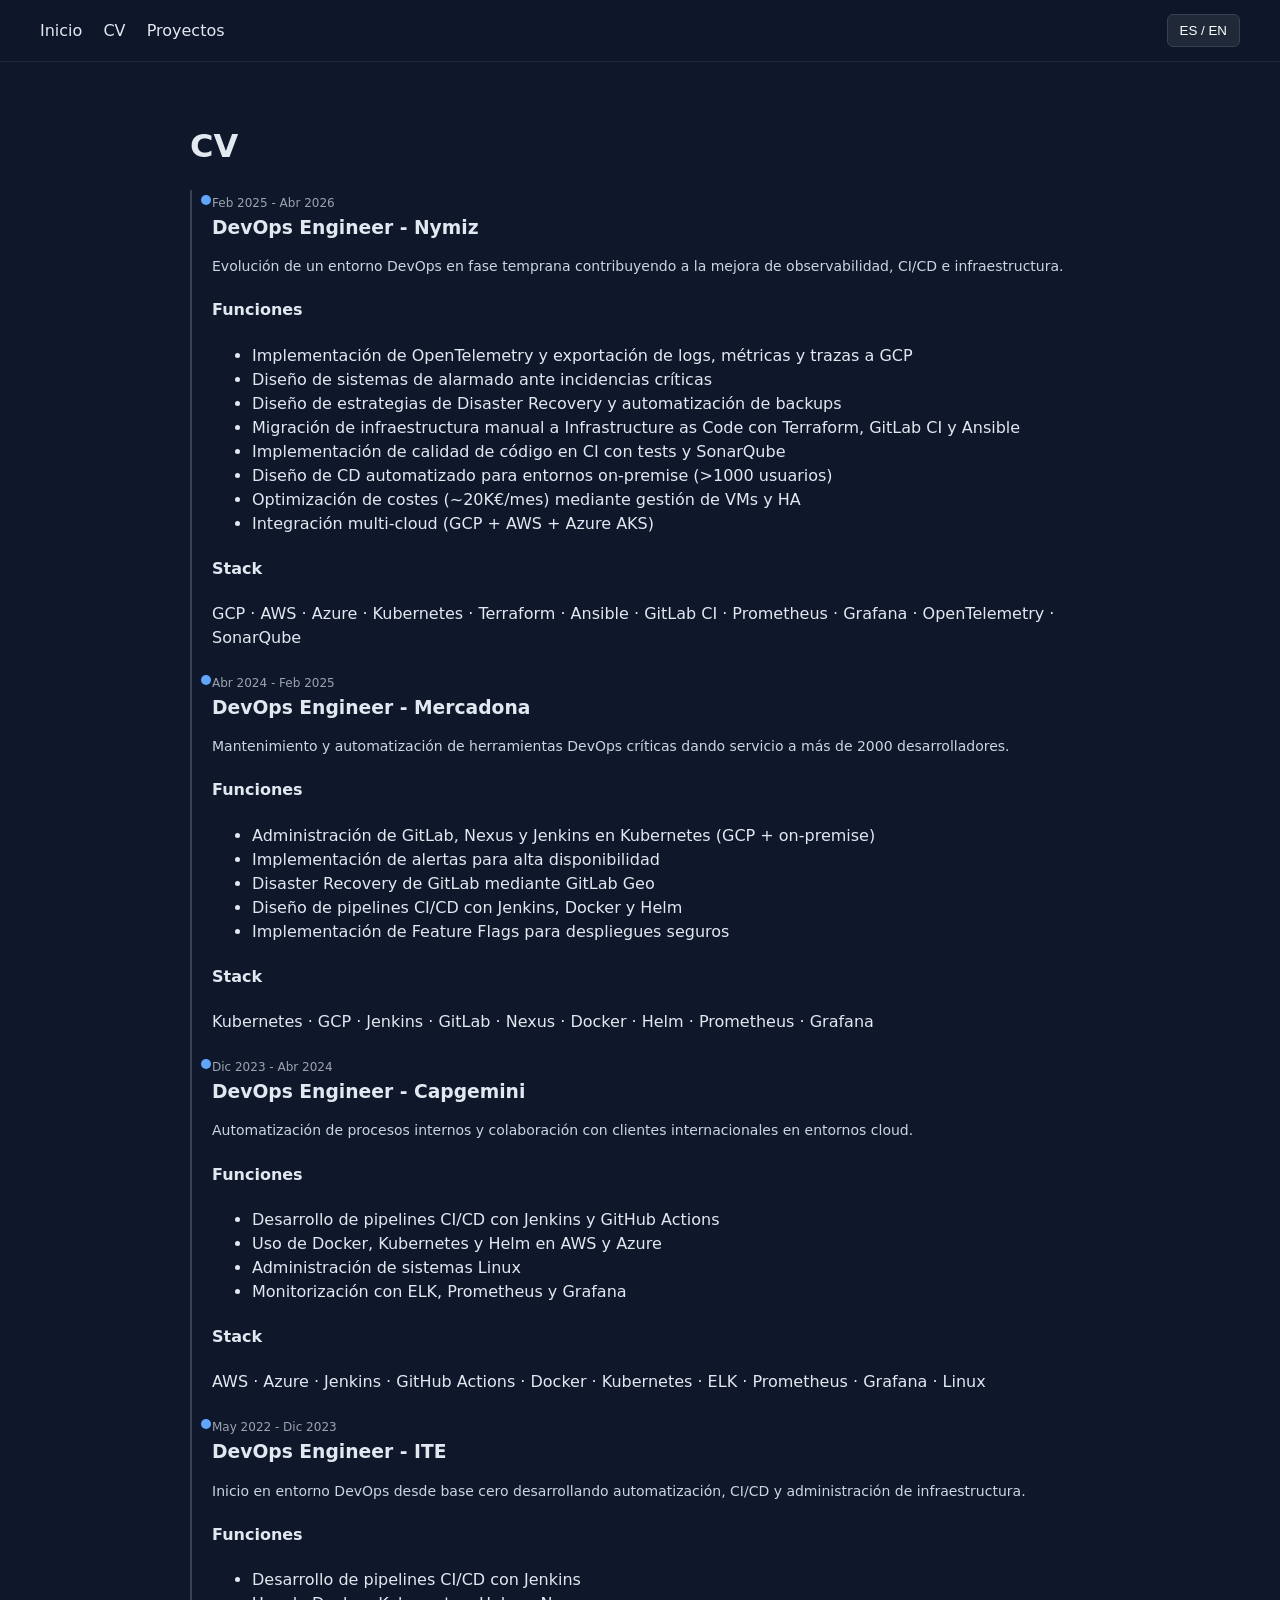
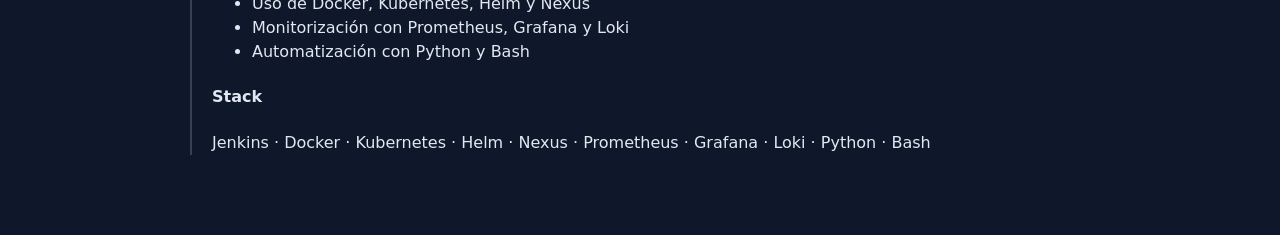
==== cv.html @ 13161161 "v1: Cambio de web completa hasta un stage cómodo" ====
<!DOCTYPE html>
<html lang="es">

<head>
    <meta charset="UTF-8">
    <meta name="viewport" content="width=device-width, initial-scale=1.0">
    <title>CV | Diego Cañas</title>
    <link rel="stylesheet" href="assets/css/style.css">
</head>

<body>

    <nav class="nav">
        <div class="nav-left">
            <a href="index.html" data-i18n="home">Inicio</a>
            <a href="cv.html" data-i18n="cv">CV</a>
            <a href="projects.html" data-i18n="projects">Proyectos</a>
        </div>

        <div class="nav-right">
            <button onclick="switchLang()" class="lang-btn">ES / EN</button>
        </div>
    </nav>

    <div class="container">

        <h1>CV</h1>

        <div class="timeline">

            <!-- NYMIZ -->
            <div class="item">

                <span class="date">Feb 2025 - Abr 2026</span>

                <h3>DevOps Engineer - Nymiz</h3>

                <p class="summary">
                    Evolución de un entorno DevOps en fase temprana contribuyendo a la mejora de observabilidad,
                    CI/CD e infraestructura.
                </p>

                <div class="section">
                    <h4>Funciones</h4>
                    <ul>
                        <li>Implementación de OpenTelemetry y exportación de logs, métricas y trazas a GCP</li>
                        <li>Diseño de sistemas de alarmado ante incidencias críticas</li>
                        <li>Diseño de estrategias de Disaster Recovery y automatización de backups</li>
                        <li>Migración de infraestructura manual a Infrastructure as Code con Terraform, GitLab CI y
                            Ansible</li>
                        <li>Implementación de calidad de código en CI con tests y SonarQube</li>
                        <li>Diseño de CD automatizado para entornos on-premise (>1000 usuarios)</li>
                        <li>Optimización de costes (~20K€/mes) mediante gestión de VMs y HA</li>
                        <li>Integración multi-cloud (GCP + AWS + Azure AKS)</li>
                    </ul>
                </div>

                <div class="stack">
                    <h4>Stack</h4>
                    <p>
                        GCP · AWS · Azure · Kubernetes · Terraform · Ansible · GitLab CI · Prometheus · Grafana ·
                        OpenTelemetry · SonarQube
                    </p>
                </div>

            </div>

            <!-- MERCADONA -->
            <div class="item">

                <span class="date">Abr 2024 - Feb 2025</span>

                <h3>DevOps Engineer - Mercadona</h3>

                <p class="summary">
                    Mantenimiento y automatización de herramientas DevOps críticas dando servicio a más de 2000
                    desarrolladores.
                </p>

                <div class="section">
                    <h4>Funciones</h4>
                    <ul>
                        <li>Administración de GitLab, Nexus y Jenkins en Kubernetes (GCP + on-premise)</li>
                        <li>Implementación de alertas para alta disponibilidad</li>
                        <li>Disaster Recovery de GitLab mediante GitLab Geo</li>
                        <li>Diseño de pipelines CI/CD con Jenkins, Docker y Helm</li>
                        <li>Implementación de Feature Flags para despliegues seguros</li>
                    </ul>
                </div>

                <div class="stack">
                    <h4>Stack</h4>
                    <p>Kubernetes · GCP · Jenkins · GitLab · Nexus · Docker · Helm · Prometheus · Grafana</p>
                </div>

            </div>

            <!-- CAPGEMINI -->
            <div class="item">

                <span class="date">Dic 2023 - Abr 2024</span>

                <h3>DevOps Engineer - Capgemini</h3>

                <p class="summary">
                    Automatización de procesos internos y colaboración con clientes internacionales en entornos cloud.
                </p>

                <div class="section">
                    <h4>Funciones</h4>
                    <ul>
                        <li>Desarrollo de pipelines CI/CD con Jenkins y GitHub Actions</li>
                        <li>Uso de Docker, Kubernetes y Helm en AWS y Azure</li>
                        <li>Administración de sistemas Linux</li>
                        <li>Monitorización con ELK, Prometheus y Grafana</li>
                    </ul>
                </div>

                <div class="stack">
                    <h4>Stack</h4>
                    <p>AWS · Azure · Jenkins · GitHub Actions · Docker · Kubernetes · ELK · Prometheus · Grafana · Linux
                    </p>
                </div>

            </div>

            <!-- ITE -->
            <div class="item">

                <span class="date">May 2022 - Dic 2023</span>

                <h3>DevOps Engineer - ITE</h3>

                <p class="summary">
                    Inicio en entorno DevOps desde base cero desarrollando automatización, CI/CD y administración de
                    infraestructura.
                </p>

                <div class="section">
                    <h4>Funciones</h4>
                    <ul>
                        <li>Desarrollo de pipelines CI/CD con Jenkins</li>
                        <li>Uso de Docker, Kubernetes, Helm y Nexus</li>
                        <li>Monitorización con Prometheus, Grafana y Loki</li>
                        <li>Automatización con Python y Bash</li>
                    </ul>
                </div>

                <div class="stack">
                    <h4>Stack</h4>
                    <p>Jenkins · Docker · Kubernetes · Helm · Nexus · Prometheus · Grafana · Loki · Python · Bash</p>
                </div>

            </div>

        </div>

    </div>

    <script src="assets/js/i18n.js"></script>

</body>

</html>
---- assets/css/style.css ----
body {
    margin: 0;
    font-family: system-ui, Arial;
    background: #0f172a;
    color: #e2e8f0;
    line-height: 1.5;
}

/* =========================
   NAVBAR
========================= */
.nav {
    position: sticky;
    top: 0;
    z-index: 1000;

    display: flex;
    justify-content: space-between;
    align-items: center;

    padding: 14px 40px;

    background: rgba(15, 23, 42, 0.75);
    backdrop-filter: blur(12px);

    border-bottom: 1px solid #1f2937;
}

.nav a {
    margin-right: 16px;
    text-decoration: none;
    color: #e2e8f0;
    font-weight: 500;
}

.nav a:hover {
    color: #60a5fa;
}

/* =========================
   LAYOUT
========================= */
.container {
    max-width: 900px;
    margin: auto;
    padding: 60px 20px;
}

/* =========================
   TYPOGRAPHY
========================= */
h1 {
    margin: 0 0 20px 0;
}

h3 {
    margin: 0 0 5px 0;
}

/* =========================
   HERO
========================= */
.hero {
    padding: 60px 0;
}

.subtitle {
    font-size: 20px;
    color: #94a3b8;
}

.description {
    margin-top: 10px;
    color: #cbd5e1;
}

/* CTA */
.cta {
    margin-top: 20px;
    display: flex;
    gap: 10px;
}

.cta a {
    padding: 10px 14px;
    background: #1f2937;
    border-radius: 8px;
    text-decoration: none;
    color: white;
}

.cta a:hover {
    background: #374151;
}

/* =========================
   GRID + CARDS
========================= */
.grid {
    display: grid;
    grid-template-columns: repeat(auto-fit, minmax(250px, 1fr));
    gap: 20px;
    margin-top: 20px;
}

.card {
    background: #111827;
    border: 1px solid #1f2937;
    padding: 20px;
    border-radius: 10px;
    transition: all 0.2s ease;
}

.card:hover {
    transform: translateY(-4px);
    border-color: #60a5fa;
}

.card a {
    color: #60a5fa;
}

/* =========================
   FILTERS
========================= */
.filters {
    margin: 20px 0;
    display: flex;
    gap: 10px;
}

.filters button {
    background: #1f2937;
    border: 1px solid #374151;
    color: white;
    padding: 6px 10px;
    cursor: pointer;
    border-radius: 6px;
}

.filters button:hover {
    background: #374151;
}

/* =========================
   TIMELINE BASE
========================= */
.timeline {
    margin-top: 20px;
    border-left: 2px solid #374151;
    padding-left: 20px;
}

.item {
    margin-bottom: 20px;
    position: relative;
}

.item::before {
    content: "";
    position: absolute;
    left: -11px;
    top: 5px;
    width: 10px;
    height: 10px;
    background: #60a5fa;
    border-radius: 50%;
}

.date {
    font-size: 12px;
    color: #9ca3af;
}

/* =========================
   CV CARDS (NUEVO SISTEMA)
========================= */
.cv-card {
    background: #111827;
    border: 1px solid #1f2937;
    border-radius: 12px;
    padding: 24px;
    margin-bottom: 20px;
}

.cv-header {
    display: flex;
    justify-content: space-between;
    align-items: baseline;
    margin-bottom: 10px;
}

.summary {
    color: #cbd5e1;
    font-size: 14px;
    margin-bottom: 16px;
}

/* GRID LIST (FUNCIONES) */
.grid-list {
    display: grid;
    grid-template-columns: 1fr 1fr;
    gap: 8px;
}

.grid-list div {
    background: #0f172a;
    padding: 8px;
    border-radius: 6px;
    font-size: 13px;
}

/* TAGS (STACK) */
.tags {
    display: flex;
    flex-wrap: wrap;
    gap: 6px;
    margin-top: 10px;
}

.tags span {
    background: #1e293b;
    padding: 4px 8px;
    font-size: 12px;
    border-radius: 999px;
    color: #93c5fd;
}

/* LINKS */
a {
    color: #60a5fa;
    text-decoration: none;
}

a:hover {
    text-decoration: underline;
}

/* LANG BUTTON */
.lang-btn {
    background: #1f2937;
    border: 1px solid #374151;
    color: white;
    padding: 8px 12px;
    cursor: pointer;
    border-radius: 6px;
}
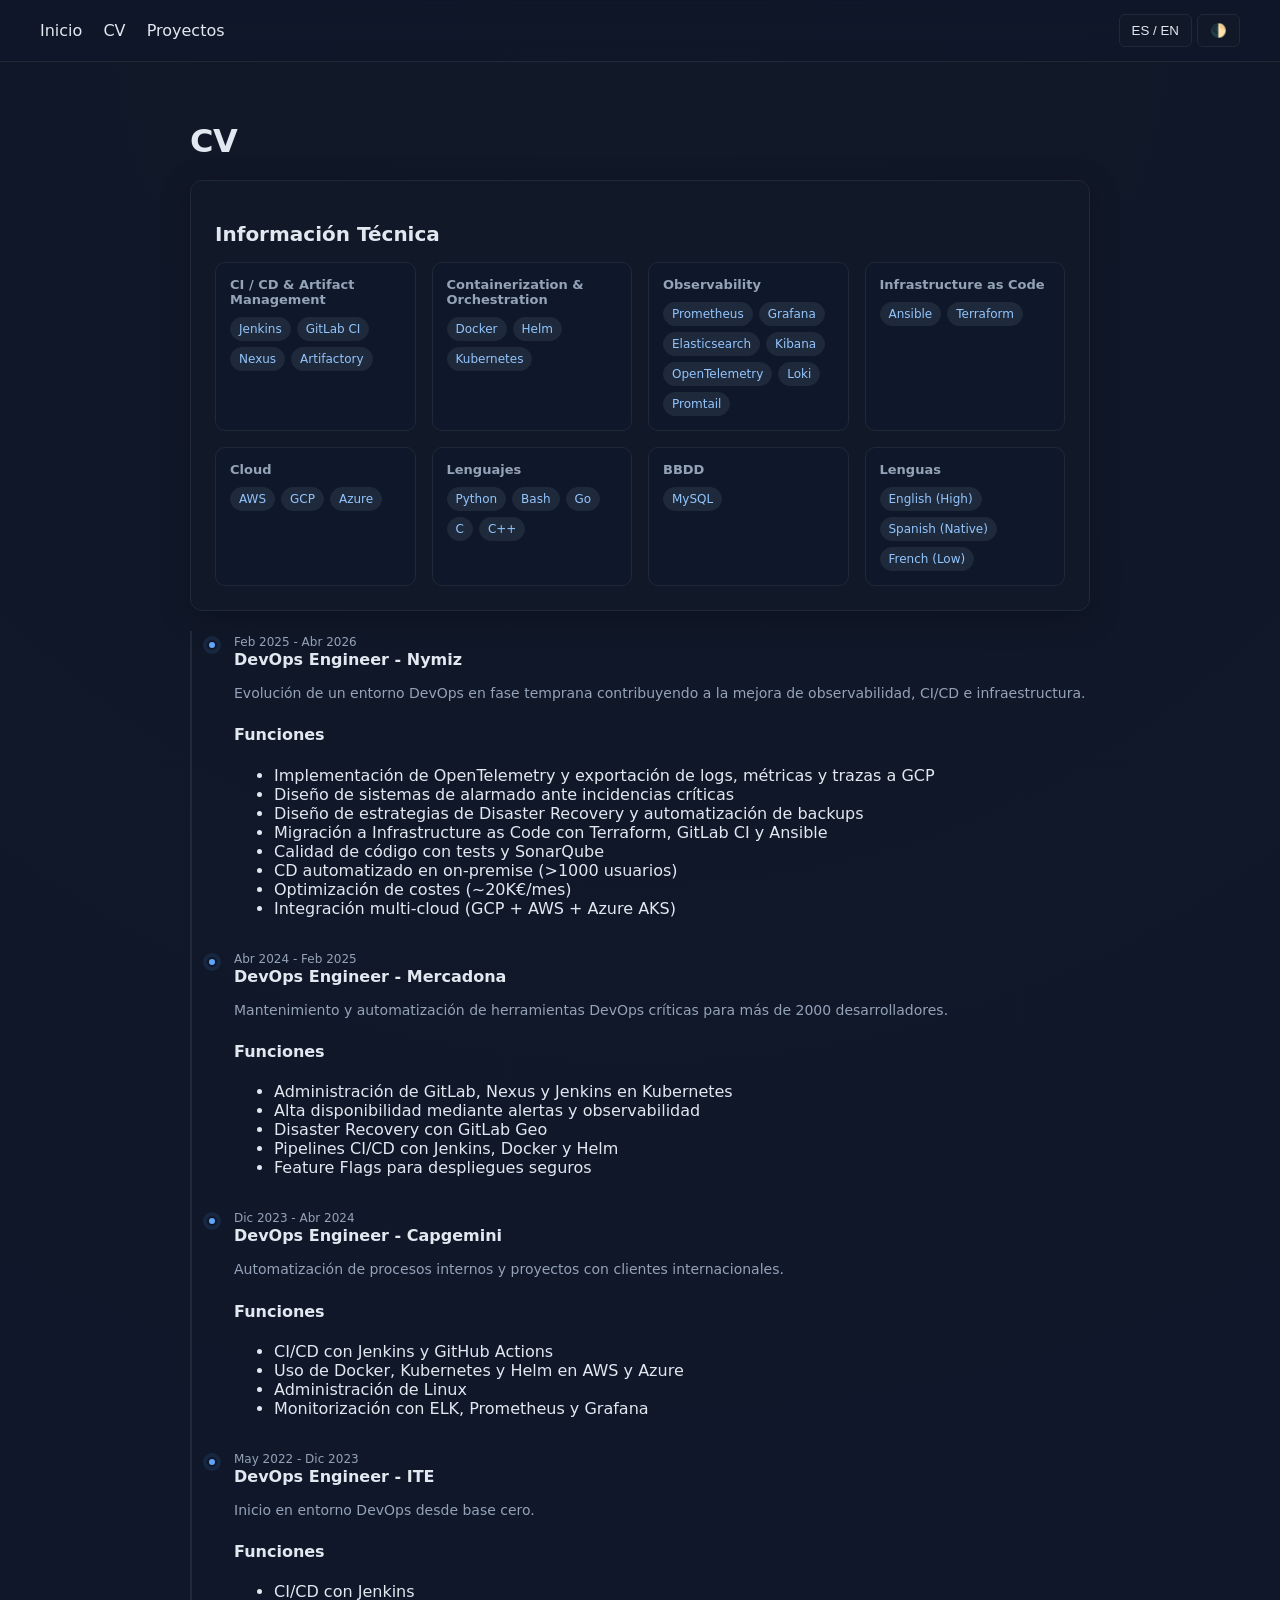
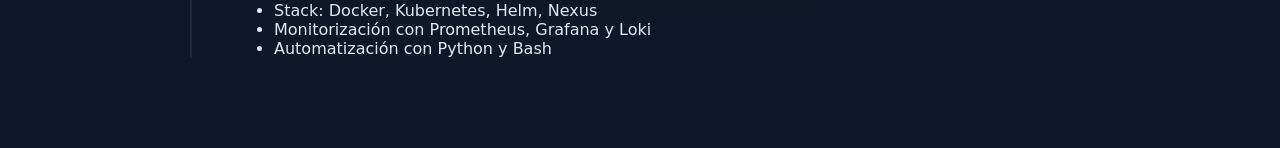
==== commit 09d9598c: "Added dark mode and visual changes to CV" ====
--- a/cv.html
+++ b/cv.html
@@ -10,15 +10,17 @@
 
 <body>
 
+    <!-- NAV -->
     <nav class="nav">
         <div class="nav-left">
-            <a href="index.html" data-i18n="home">Inicio</a>
-            <a href="cv.html" data-i18n="cv">CV</a>
-            <a href="projects.html" data-i18n="projects">Proyectos</a>
+            <a href="index.html">Inicio</a>
+            <a href="cv.html">CV</a>
+            <a href="projects.html">Proyectos</a>
         </div>
 
         <div class="nav-right">
             <button onclick="switchLang()" class="lang-btn">ES / EN</button>
+            <button onclick="toggleTheme()" class="lang-btn">🌓</button>
         </div>
     </nav>
 
@@ -26,6 +28,95 @@
 
         <h1>CV</h1>
 
+        <!-- ================= TECH STACK GLOBAL ================= -->
+        <div class="cv-card">
+
+            <h2>Información Técnica</h2>
+
+            <div class="stack-grid">
+
+                <!-- ARRIBA -->
+                <div class="stack-column">
+                    <h4>CI / CD & Artifact Management</h4>
+                    <div class="tags">
+                        <span>Jenkins</span>
+                        <span>GitLab CI</span>
+                        <span>Nexus</span>
+                        <span>Artifactory</span>
+                    </div>
+                </div>
+
+                <div class="stack-column">
+                    <h4>Containerization & Orchestration</h4>
+                    <div class="tags">
+                        <span>Docker</span>
+                        <span>Helm</span>
+                        <span>Kubernetes</span>
+                    </div>
+                </div>
+
+                <div class="stack-column">
+                    <h4>Observability</h4>
+                    <div class="tags">
+                        <span>Prometheus</span>
+                        <span>Grafana</span>
+                        <span>Elasticsearch</span>
+                        <span>Kibana</span>
+                        <span>OpenTelemetry</span>
+                        <span>Loki</span>
+                        <span>Promtail</span>
+                    </div>
+                </div>
+
+                <div class="stack-column">
+                    <h4>Infrastructure as Code</h4>
+                    <div class="tags">
+                        <span>Ansible</span>
+                        <span>Terraform</span>
+                    </div>
+                </div>
+
+                <div class="stack-column">
+                    <h4>Cloud</h4>
+                    <div class="tags">
+                        <span>AWS</span>
+                        <span>GCP</span>
+                        <span>Azure</span>
+                    </div>
+                </div>
+
+                <div class="stack-column">
+                    <h4>Lenguajes</h4>
+                    <div class="tags">
+                        <span>Python</span>
+                        <span>Bash</span>
+                        <span>Go</span>
+                        <span>C</span>
+                        <span>C++</span>
+                    </div>
+                </div>
+
+                <div class="stack-column">
+                    <h4>BBDD</h4>
+                    <div class="tags">
+                        <span>MySQL</span>
+                    </div>
+                </div>
+
+                <div class="stack-column">
+                    <h4>Lenguas</h4>
+                    <div class="tags">
+                        <span>English (High)</span>
+                        <span>Spanish (Native)</span>
+                        <span>French (Low)</span>
+                    </div>
+                </div>
+
+            </div>
+
+        </div>
+
+        <!-- ================= TIMELINE ================= -->
         <div class="timeline">
 
             <!-- NYMIZ -->
@@ -46,111 +137,75 @@
                         <li>Implementación de OpenTelemetry y exportación de logs, métricas y trazas a GCP</li>
                         <li>Diseño de sistemas de alarmado ante incidencias críticas</li>
                         <li>Diseño de estrategias de Disaster Recovery y automatización de backups</li>
-                        <li>Migración de infraestructura manual a Infrastructure as Code con Terraform, GitLab CI y
-                            Ansible</li>
-                        <li>Implementación de calidad de código en CI con tests y SonarQube</li>
-                        <li>Diseño de CD automatizado para entornos on-premise (>1000 usuarios)</li>
-                        <li>Optimización de costes (~20K€/mes) mediante gestión de VMs y HA</li>
+                        <li>Migración a Infrastructure as Code con Terraform, GitLab CI y Ansible</li>
+                        <li>Calidad de código con tests y SonarQube</li>
+                        <li>CD automatizado en on-premise (>1000 usuarios)</li>
+                        <li>Optimización de costes (~20K€/mes)</li>
                         <li>Integración multi-cloud (GCP + AWS + Azure AKS)</li>
                     </ul>
                 </div>
 
-                <div class="stack">
-                    <h4>Stack</h4>
-                    <p>
-                        GCP · AWS · Azure · Kubernetes · Terraform · Ansible · GitLab CI · Prometheus · Grafana ·
-                        OpenTelemetry · SonarQube
-                    </p>
-                </div>
-
             </div>
 
             <!-- MERCADONA -->
             <div class="item">
-
                 <span class="date">Abr 2024 - Feb 2025</span>
-
                 <h3>DevOps Engineer - Mercadona</h3>
 
                 <p class="summary">
-                    Mantenimiento y automatización de herramientas DevOps críticas dando servicio a más de 2000
-                    desarrolladores.
-                </p>
-
-                <div class="section">
-                    <h4>Funciones</h4>
-                    <ul>
-                        <li>Administración de GitLab, Nexus y Jenkins en Kubernetes (GCP + on-premise)</li>
-                        <li>Implementación de alertas para alta disponibilidad</li>
-                        <li>Disaster Recovery de GitLab mediante GitLab Geo</li>
-                        <li>Diseño de pipelines CI/CD con Jenkins, Docker y Helm</li>
-                        <li>Implementación de Feature Flags para despliegues seguros</li>
-                    </ul>
-                </div>
-
-                <div class="stack">
-                    <h4>Stack</h4>
-                    <p>Kubernetes · GCP · Jenkins · GitLab · Nexus · Docker · Helm · Prometheus · Grafana</p>
-                </div>
-
+                    Mantenimiento y automatización de herramientas DevOps críticas para más de 2000 desarrolladores.
+                </p>
+
+                <div class="section">
+                    <h4>Funciones</h4>
+                    <ul>
+                        <li>Administración de GitLab, Nexus y Jenkins en Kubernetes</li>
+                        <li>Alta disponibilidad mediante alertas y observabilidad</li>
+                        <li>Disaster Recovery con GitLab Geo</li>
+                        <li>Pipelines CI/CD con Jenkins, Docker y Helm</li>
+                        <li>Feature Flags para despliegues seguros</li>
+                    </ul>
+                </div>
             </div>
 
             <!-- CAPGEMINI -->
             <div class="item">
-
                 <span class="date">Dic 2023 - Abr 2024</span>
-
                 <h3>DevOps Engineer - Capgemini</h3>
 
                 <p class="summary">
-                    Automatización de procesos internos y colaboración con clientes internacionales en entornos cloud.
-                </p>
-
-                <div class="section">
-                    <h4>Funciones</h4>
-                    <ul>
-                        <li>Desarrollo de pipelines CI/CD con Jenkins y GitHub Actions</li>
+                    Automatización de procesos internos y proyectos con clientes internacionales.
+                </p>
+
+                <div class="section">
+                    <h4>Funciones</h4>
+                    <ul>
+                        <li>CI/CD con Jenkins y GitHub Actions</li>
                         <li>Uso de Docker, Kubernetes y Helm en AWS y Azure</li>
-                        <li>Administración de sistemas Linux</li>
+                        <li>Administración de Linux</li>
                         <li>Monitorización con ELK, Prometheus y Grafana</li>
                     </ul>
                 </div>
-
-                <div class="stack">
-                    <h4>Stack</h4>
-                    <p>AWS · Azure · Jenkins · GitHub Actions · Docker · Kubernetes · ELK · Prometheus · Grafana · Linux
-                    </p>
-                </div>
-
             </div>
 
             <!-- ITE -->
             <div class="item">
-
                 <span class="date">May 2022 - Dic 2023</span>
-
                 <h3>DevOps Engineer - ITE</h3>
 
                 <p class="summary">
-                    Inicio en entorno DevOps desde base cero desarrollando automatización, CI/CD y administración de
-                    infraestructura.
-                </p>
-
-                <div class="section">
-                    <h4>Funciones</h4>
-                    <ul>
-                        <li>Desarrollo de pipelines CI/CD con Jenkins</li>
-                        <li>Uso de Docker, Kubernetes, Helm y Nexus</li>
+                    Inicio en entorno DevOps desde base cero.
+                </p>
+
+                <div class="section">
+                    <h4>Funciones</h4>
+                    <ul>
+                        <li>CI/CD con Jenkins</li>
+                        <li>Stack: Docker, Kubernetes, Helm, Nexus</li>
                         <li>Monitorización con Prometheus, Grafana y Loki</li>
                         <li>Automatización con Python y Bash</li>
                     </ul>
                 </div>
-
-                <div class="stack">
-                    <h4>Stack</h4>
-                    <p>Jenkins · Docker · Kubernetes · Helm · Nexus · Prometheus · Grafana · Loki · Python · Bash</p>
-                </div>
-
             </div>
 
         </div>
@@ -158,6 +213,7 @@
     </div>
 
     <script src="assets/js/i18n.js"></script>
+    <script src="assets/js/theme.js"></script>
 
 </body>
 
--- a/assets/css/style.css
+++ b/assets/css/style.css
@@ -1,9 +1,42 @@
+/* =========================
+   THEME VARIABLES (DARK DEFAULT)
+========================= */
+:root {
+    --bg: #0f172a;
+    --card: #111827;
+    --text: #e2e8f0;
+    --muted: #94a3b8;
+    --border: #1f2937;
+    --accent: #60a5fa;
+
+    --tag-bg: #1e293b;
+    --tag-text: #93c5fd;
+}
+
+/* LIGHT MODE */
+[data-theme="light"] {
+    --bg: #f8fafc;
+    --card: #ffffff;
+    --text: #0f172a;
+    --muted: #475569;
+    --border: #e2e8f0;
+    --accent: #2563eb;
+
+    --tag-bg: #e2e8f0;
+    --tag-text: #1e3a8a;
+}
+
+/* =========================
+   BASE
+========================= */
 body {
     margin: 0;
     font-family: system-ui, Arial;
-    background: #0f172a;
-    color: #e2e8f0;
-    line-height: 1.5;
+    color: var(--text);
+
+    background: radial-gradient(circle at top,
+            var(--card),
+            var(--bg));
 }
 
 /* =========================
@@ -23,18 +56,18 @@
     background: rgba(15, 23, 42, 0.75);
     backdrop-filter: blur(12px);
 
-    border-bottom: 1px solid #1f2937;
+    border-bottom: 1px solid var(--border);
 }
 
 .nav a {
     margin-right: 16px;
     text-decoration: none;
-    color: #e2e8f0;
+    color: var(--text);
     font-weight: 500;
 }
 
 .nav a:hover {
-    color: #60a5fa;
+    color: var(--accent);
 }
 
 /* =========================
@@ -51,10 +84,25 @@
 ========================= */
 h1 {
     margin: 0 0 20px 0;
+    font-size: 32px;
+    letter-spacing: -0.5px;
+}
+
+h2 {
+    font-size: 20px;
+    color: var(--text);
 }
 
 h3 {
+    font-size: 16px;
     margin: 0 0 5px 0;
+}
+
+.summary {
+    color: var(--muted);
+    font-size: 14px;
+    margin-bottom: 16px;
+    line-height: 1.5;
 }
 
 /* =========================
@@ -66,15 +114,14 @@
 
 .subtitle {
     font-size: 20px;
-    color: #94a3b8;
+    color: var(--muted);
 }
 
 .description {
     margin-top: 10px;
-    color: #cbd5e1;
-}
-
-/* CTA */
+    color: var(--muted);
+}
+
 .cta {
     margin-top: 20px;
     display: flex;
@@ -83,10 +130,10 @@
 
 .cta a {
     padding: 10px 14px;
-    background: #1f2937;
+    background: var(--border);
     border-radius: 8px;
     text-decoration: none;
-    color: white;
+    color: var(--text);
 }
 
 .cta a:hover {
@@ -103,21 +150,21 @@
     margin-top: 20px;
 }
 
-.card {
-    background: #111827;
-    border: 1px solid #1f2937;
-    padding: 20px;
-    border-radius: 10px;
+.cv-card {
+    background: var(--card);
+    border: 1px solid var(--border);
+    border-radius: 12px;
+    padding: 24px;
+    margin-bottom: 20px;
+
+    box-shadow: 0 8px 30px rgba(0, 0, 0, 0.25);
+
     transition: all 0.2s ease;
 }
 
-.card:hover {
-    transform: translateY(-4px);
-    border-color: #60a5fa;
-}
-
-.card a {
-    color: #60a5fa;
+.cv-card:hover {
+    transform: translateY(-2px);
+    border-color: #334155;
 }
 
 /* =========================
@@ -130,9 +177,9 @@
 }
 
 .filters button {
-    background: #1f2937;
-    border: 1px solid #374151;
-    color: white;
+    background: var(--border);
+    border: 1px solid var(--border);
+    color: var(--text);
     padding: 6px 10px;
     cursor: pointer;
     border-radius: 6px;
@@ -143,60 +190,52 @@
 }
 
 /* =========================
-   TIMELINE BASE
+   TIMELINE
 ========================= */
 .timeline {
+    position: relative;
     margin-top: 20px;
-    border-left: 2px solid #374151;
     padding-left: 20px;
+    border-left: 2px solid var(--border);
 }
 
 .item {
-    margin-bottom: 20px;
     position: relative;
+    padding-left: 22px;
+    margin-bottom: 30px;
+    transition: all 0.2s ease;
+}
+
+.item:hover {
+    transform: translateX(3px);
 }
 
 .item::before {
     content: "";
     position: absolute;
-    left: -11px;
-    top: 5px;
-    width: 10px;
-    height: 10px;
-    background: #60a5fa;
+
+    left: -5px;
+    top: 9px;
+
+    width: 6px;
+    height: 6px;
+
+    background: var(--accent);
     border-radius: 50%;
+    border: 2px solid var(--bg);
+
+    box-shadow: 0 0 0 4px rgba(96, 165, 250, 0.1);
 }
 
 .date {
     font-size: 12px;
-    color: #9ca3af;
-}
-
-/* =========================
-   CV CARDS (NUEVO SISTEMA)
-========================= */
-.cv-card {
-    background: #111827;
-    border: 1px solid #1f2937;
-    border-radius: 12px;
-    padding: 24px;
-    margin-bottom: 20px;
-}
-
-.cv-header {
-    display: flex;
-    justify-content: space-between;
-    align-items: baseline;
-    margin-bottom: 10px;
-}
-
-.summary {
-    color: #cbd5e1;
-    font-size: 14px;
-    margin-bottom: 16px;
-}
-
-/* GRID LIST (FUNCIONES) */
+    color: var(--muted);
+    white-space: nowrap;
+}
+
+/* =========================
+   GRID LIST (FUNCIONES)
+========================= */
 .grid-list {
     display: grid;
     grid-template-columns: 1fr 1fr;
@@ -204,44 +243,122 @@
 }
 
 .grid-list div {
-    background: #0f172a;
+    background: var(--bg);
     padding: 8px;
     border-radius: 6px;
     font-size: 13px;
 }
 
-/* TAGS (STACK) */
+/* =========================
+   STACK GRID (CV TECH STACK)
+========================= */
+.stack-grid {
+    display: grid;
+    grid-template-columns: repeat(4, 1fr);
+    gap: 16px;
+    margin-top: 12px;
+}
+
+@media (max-width: 900px) {
+    .stack-grid {
+        grid-template-columns: repeat(2, 1fr);
+    }
+}
+
+@media (max-width: 600px) {
+    .stack-grid {
+        grid-template-columns: 1fr;
+    }
+}
+
+.stack-column {
+    background: var(--bg);
+    border: 1px solid var(--border);
+    padding: 14px;
+    border-radius: 10px;
+
+    transition: all 0.2s ease;
+}
+
+.stack-column:hover {
+    border-color: var(--accent);
+    transform: translateY(-2px);
+}
+
+.stack-column h4 {
+    margin: 0 0 10px 0;
+    color: var(--muted);
+    font-size: 13px;
+}
+
+/* =========================
+   TAGS
+========================= */
 .tags {
     display: flex;
     flex-wrap: wrap;
     gap: 6px;
-    margin-top: 10px;
 }
 
 .tags span {
-    background: #1e293b;
+    background: var(--tag-bg);
+    color: var(--tag-text);
+
     padding: 4px 8px;
     font-size: 12px;
     border-radius: 999px;
-    color: #93c5fd;
-}
-
-/* LINKS */
-a {
-    color: #60a5fa;
-    text-decoration: none;
-}
-
-a:hover {
-    text-decoration: underline;
-}
-
-/* LANG BUTTON */
+
+    border: 1px solid var(--border);
+    transition: all 0.15s ease;
+}
+
+.tags span:hover {
+    background: #25314a;
+    transform: translateY(-1px);
+}
+
+/* =========================
+   BUTTONS
+========================= */
 .lang-btn {
-    background: #1f2937;
-    border: 1px solid #374151;
-    color: white;
+    background: var(--card);
+    border: 1px solid var(--border);
+    color: var(--text);
     padding: 8px 12px;
     cursor: pointer;
     border-radius: 6px;
+    transition: all 0.2s ease;
+}
+
+.lang-btn:hover {
+    border-color: var(--accent);
+    transform: translateY(-1px);
+}
+
+/* =========================
+   LINKS
+========================= */
+a {
+    color: var(--accent);
+    text-decoration: none;
+}
+
+a:hover {
+    text-decoration: underline;
+}
+
+/* =========================
+   BADGE CURRENT
+========================= */
+.badge-current {
+    margin-left: 10px;
+    font-size: 11px;
+
+    padding: 3px 8px;
+    border-radius: 999px;
+
+    background: rgba(96, 165, 250, 0.15);
+    color: var(--accent);
+
+    border: 1px solid rgba(96, 165, 250, 0.3);
 }
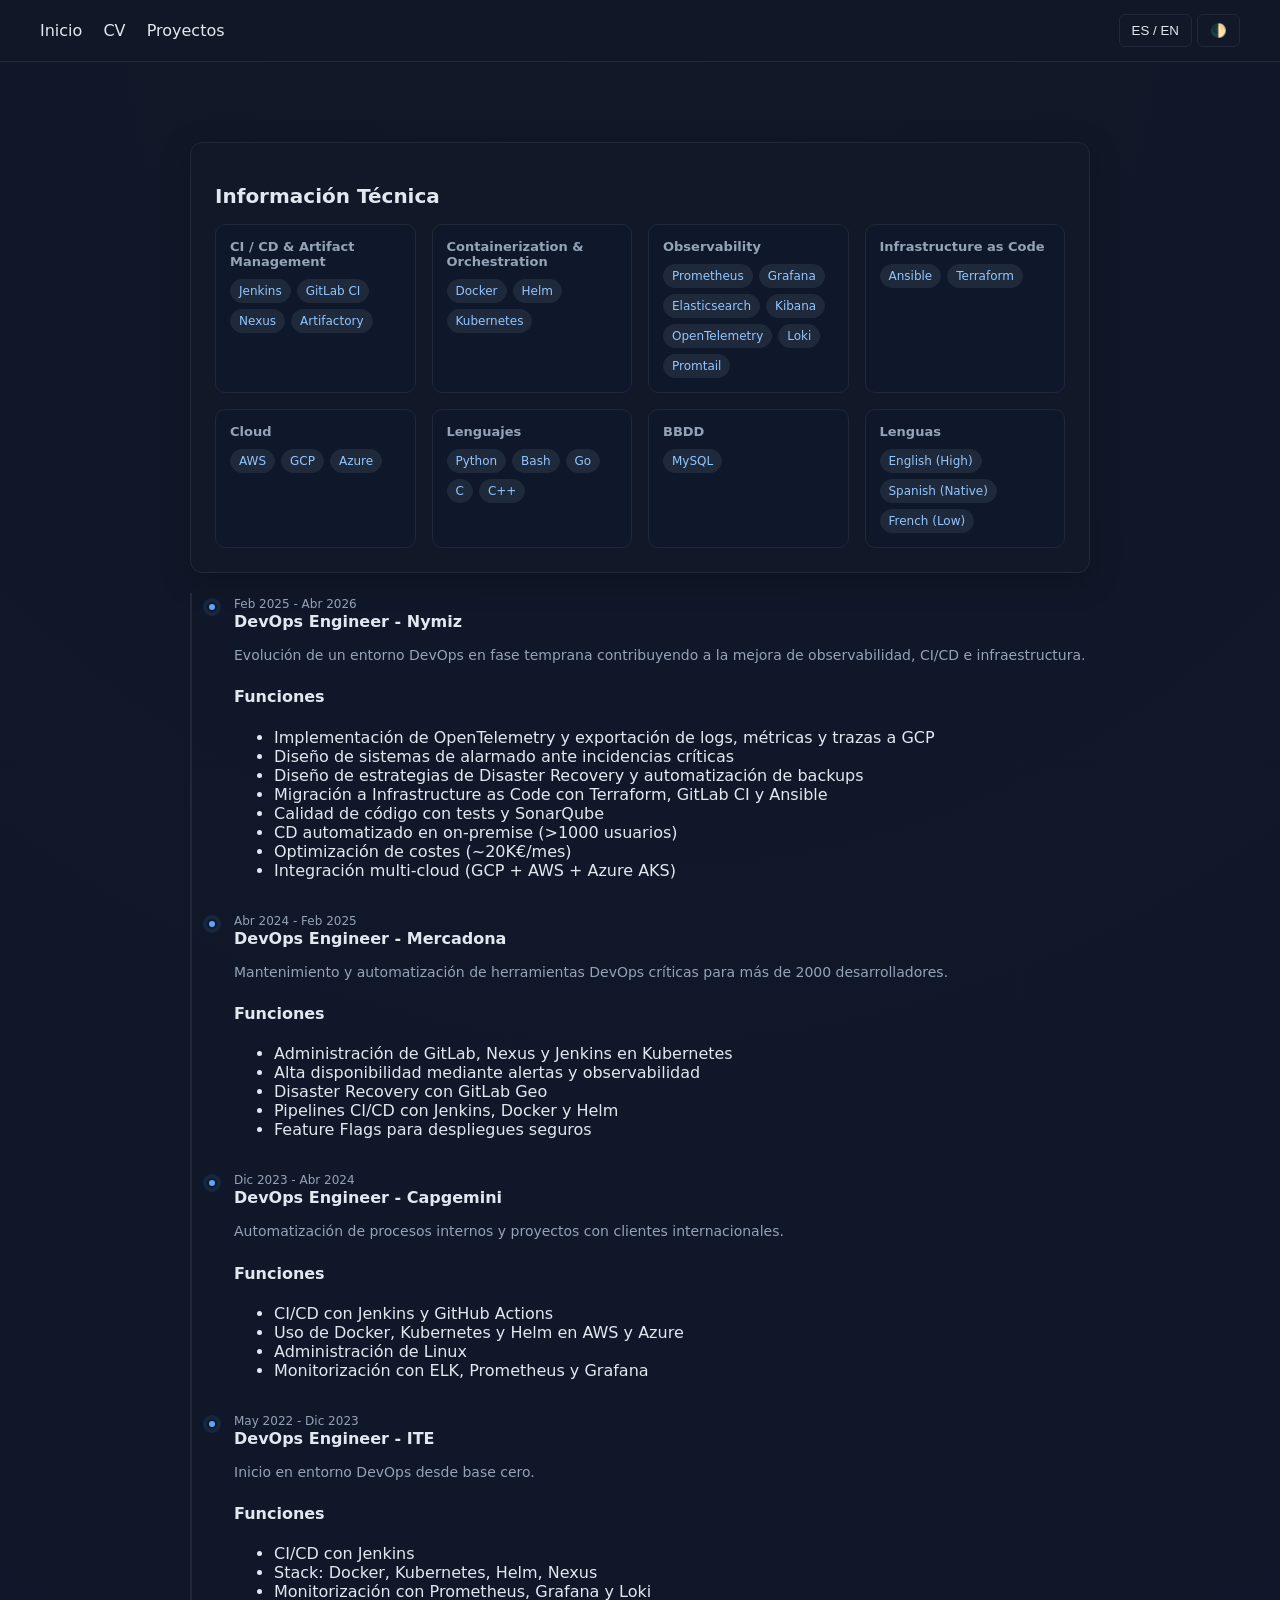
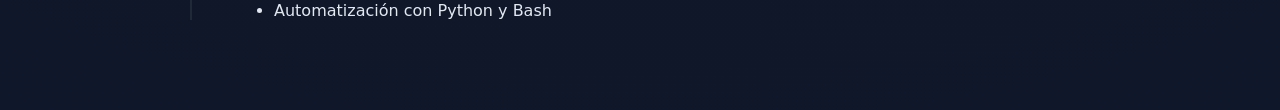
==== commit 4df9e82f: "Last visual changes for light mode" ====
--- a/cv.html
+++ b/cv.html
@@ -26,7 +26,7 @@
 
     <div class="container">
 
-        <h1>CV</h1>
+        <h1></h1>
 
         <!-- ================= TECH STACK GLOBAL ================= -->
         <div class="cv-card">
--- a/assets/css/style.css
+++ b/assets/css/style.css
@@ -53,9 +53,8 @@
 
     padding: 14px 40px;
 
-    background: rgba(15, 23, 42, 0.75);
+    background: color-mix(in srgb, var(--card) 85%, transparent);
     backdrop-filter: blur(12px);
-
     border-bottom: 1px solid var(--border);
 }
 
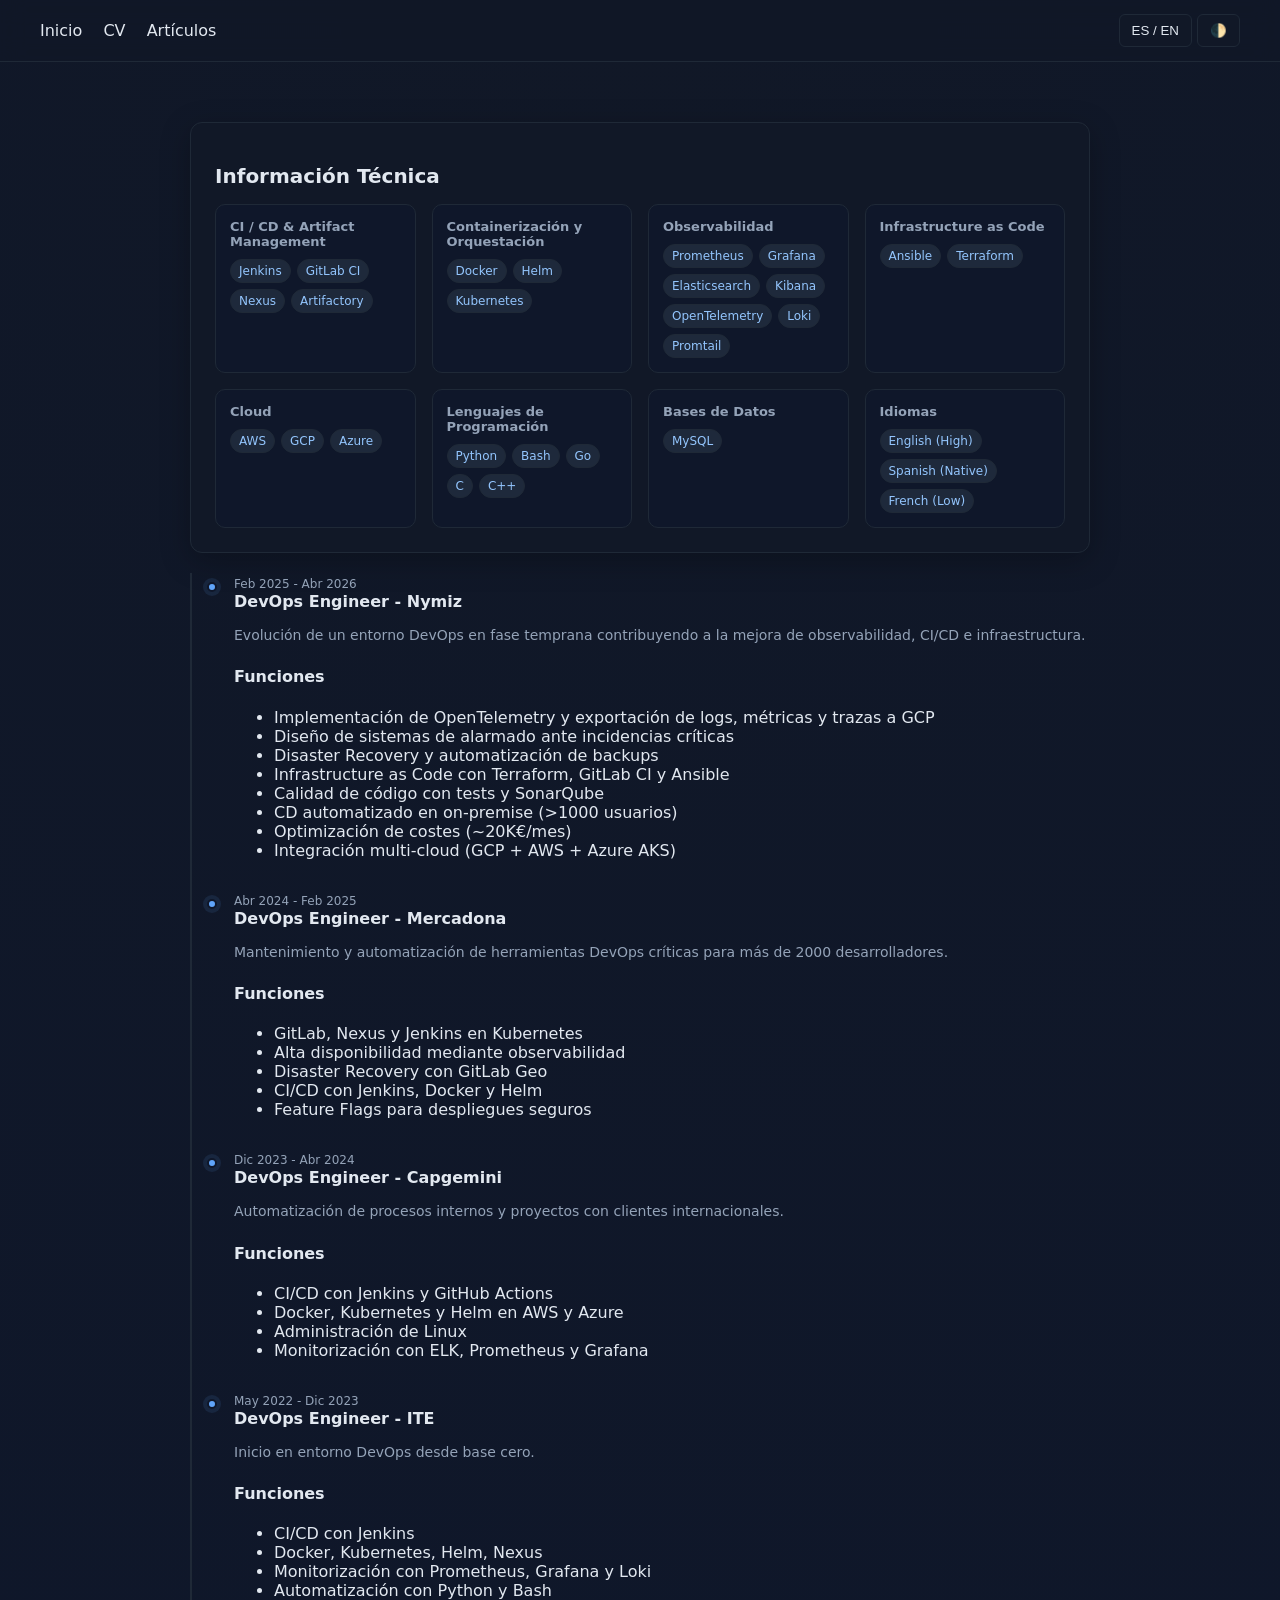
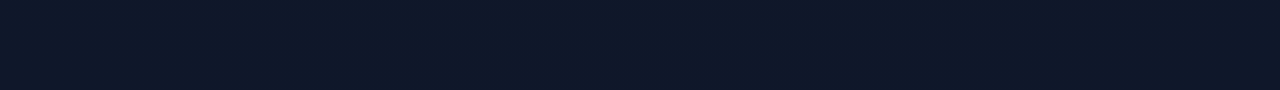
==== commit ddc1e6db: "Corregido el toggle del idioma tanto en home como en resume" ====
--- a/cv.html
+++ b/cv.html
@@ -13,9 +13,9 @@
     <!-- NAV -->
     <nav class="nav">
         <div class="nav-left">
-            <a href="index.html">Inicio</a>
-            <a href="cv.html">CV</a>
-            <a href="projects.html">Proyectos</a>
+            <a href="index.html" data-i18n="home">Inicio</a>
+            <a href="cv.html" data-i18n="cv">CV</a>
+            <a href="projects.html" data-i18n="projects">Artículos</a>
         </div>
 
         <div class="nav-right">
@@ -26,18 +26,15 @@
 
     <div class="container">
 
-        <h1></h1>
-
-        <!-- ================= TECH STACK GLOBAL ================= -->
+        <!-- ================= TECH STACK ================= -->
         <div class="cv-card">
 
-            <h2>Información Técnica</h2>
+            <h2 data-i18n="tech_info">Información Técnica</h2>
 
             <div class="stack-grid">
 
-                <!-- ARRIBA -->
-                <div class="stack-column">
-                    <h4>CI / CD & Artifact Management</h4>
+                <div class="stack-column">
+                    <h4 data-i18n="ci_cd">CI / CD & Artifact Management</h4>
                     <div class="tags">
                         <span>Jenkins</span>
                         <span>GitLab CI</span>
@@ -47,7 +44,7 @@
                 </div>
 
                 <div class="stack-column">
-                    <h4>Containerization & Orchestration</h4>
+                    <h4 data-i18n="containers">Containerization & Orchestration</h4>
                     <div class="tags">
                         <span>Docker</span>
                         <span>Helm</span>
@@ -56,7 +53,7 @@
                 </div>
 
                 <div class="stack-column">
-                    <h4>Observability</h4>
+                    <h4 data-i18n="observability">Observabilidad</h4>
                     <div class="tags">
                         <span>Prometheus</span>
                         <span>Grafana</span>
@@ -69,7 +66,7 @@
                 </div>
 
                 <div class="stack-column">
-                    <h4>Infrastructure as Code</h4>
+                    <h4 data-i18n="iac">Infrastructure as Code</h4>
                     <div class="tags">
                         <span>Ansible</span>
                         <span>Terraform</span>
@@ -77,7 +74,7 @@
                 </div>
 
                 <div class="stack-column">
-                    <h4>Cloud</h4>
+                    <h4 data-i18n="cloud">Cloud</h4>
                     <div class="tags">
                         <span>AWS</span>
                         <span>GCP</span>
@@ -86,7 +83,7 @@
                 </div>
 
                 <div class="stack-column">
-                    <h4>Lenguajes</h4>
+                    <h4 data-i18n="languages">Lenguajes</h4>
                     <div class="tags">
                         <span>Python</span>
                         <span>Bash</span>
@@ -97,14 +94,14 @@
                 </div>
 
                 <div class="stack-column">
-                    <h4>BBDD</h4>
+                    <h4 data-i18n="databases">BBDD</h4>
                     <div class="tags">
                         <span>MySQL</span>
                     </div>
                 </div>
 
                 <div class="stack-column">
-                    <h4>Lenguas</h4>
+                    <h4 data-i18n="languages_spoken">Idiomas</h4>
                     <div class="tags">
                         <span>English (High)</span>
                         <span>Spanish (Native)</span>
@@ -121,49 +118,43 @@
 
             <!-- NYMIZ -->
             <div class="item">
-
                 <span class="date">Feb 2025 - Abr 2026</span>
 
                 <h3>DevOps Engineer - Nymiz</h3>
 
-                <p class="summary">
-                    Evolución de un entorno DevOps en fase temprana contribuyendo a la mejora de observabilidad,
-                    CI/CD e infraestructura.
-                </p>
-
-                <div class="section">
-                    <h4>Funciones</h4>
-                    <ul>
-                        <li>Implementación de OpenTelemetry y exportación de logs, métricas y trazas a GCP</li>
-                        <li>Diseño de sistemas de alarmado ante incidencias críticas</li>
-                        <li>Diseño de estrategias de Disaster Recovery y automatización de backups</li>
-                        <li>Migración a Infrastructure as Code con Terraform, GitLab CI y Ansible</li>
-                        <li>Calidad de código con tests y SonarQube</li>
-                        <li>CD automatizado en on-premise (>1000 usuarios)</li>
-                        <li>Optimización de costes (~20K€/mes)</li>
-                        <li>Integración multi-cloud (GCP + AWS + Azure AKS)</li>
-                    </ul>
-                </div>
-
+                <p class="summary" data-i18n="nymiz_summary"></p>
+
+                <div class="section">
+                    <h4 data-i18n="functions"></h4>
+                    <ul>
+                        <li data-i18n="nymiz_1"></li>
+                        <li data-i18n="nymiz_2"></li>
+                        <li data-i18n="nymiz_3"></li>
+                        <li data-i18n="nymiz_4"></li>
+                        <li data-i18n="nymiz_5"></li>
+                        <li data-i18n="nymiz_6"></li>
+                        <li data-i18n="nymiz_7"></li>
+                        <li data-i18n="nymiz_8"></li>
+                    </ul>
+                </div>
             </div>
 
             <!-- MERCADONA -->
             <div class="item">
                 <span class="date">Abr 2024 - Feb 2025</span>
+
                 <h3>DevOps Engineer - Mercadona</h3>
 
-                <p class="summary">
-                    Mantenimiento y automatización de herramientas DevOps críticas para más de 2000 desarrolladores.
-                </p>
-
-                <div class="section">
-                    <h4>Funciones</h4>
-                    <ul>
-                        <li>Administración de GitLab, Nexus y Jenkins en Kubernetes</li>
-                        <li>Alta disponibilidad mediante alertas y observabilidad</li>
-                        <li>Disaster Recovery con GitLab Geo</li>
-                        <li>Pipelines CI/CD con Jenkins, Docker y Helm</li>
-                        <li>Feature Flags para despliegues seguros</li>
+                <p class="summary" data-i18n="mercadona_summary"></p>
+
+                <div class="section">
+                    <h4 data-i18n="functions"></h4>
+                    <ul>
+                        <li data-i18n="mercadona_1"></li>
+                        <li data-i18n="mercadona_2"></li>
+                        <li data-i18n="mercadona_3"></li>
+                        <li data-i18n="mercadona_4"></li>
+                        <li data-i18n="mercadona_5"></li>
                     </ul>
                 </div>
             </div>
@@ -171,19 +162,18 @@
             <!-- CAPGEMINI -->
             <div class="item">
                 <span class="date">Dic 2023 - Abr 2024</span>
+
                 <h3>DevOps Engineer - Capgemini</h3>
 
-                <p class="summary">
-                    Automatización de procesos internos y proyectos con clientes internacionales.
-                </p>
-
-                <div class="section">
-                    <h4>Funciones</h4>
-                    <ul>
-                        <li>CI/CD con Jenkins y GitHub Actions</li>
-                        <li>Uso de Docker, Kubernetes y Helm en AWS y Azure</li>
-                        <li>Administración de Linux</li>
-                        <li>Monitorización con ELK, Prometheus y Grafana</li>
+                <p class="summary" data-i18n="capgemini_summary"></p>
+
+                <div class="section">
+                    <h4 data-i18n="functions"></h4>
+                    <ul>
+                        <li data-i18n="capgemini_1"></li>
+                        <li data-i18n="capgemini_2"></li>
+                        <li data-i18n="capgemini_3"></li>
+                        <li data-i18n="capgemini_4"></li>
                     </ul>
                 </div>
             </div>
@@ -191,19 +181,18 @@
             <!-- ITE -->
             <div class="item">
                 <span class="date">May 2022 - Dic 2023</span>
+
                 <h3>DevOps Engineer - ITE</h3>
 
-                <p class="summary">
-                    Inicio en entorno DevOps desde base cero.
-                </p>
-
-                <div class="section">
-                    <h4>Funciones</h4>
-                    <ul>
-                        <li>CI/CD con Jenkins</li>
-                        <li>Stack: Docker, Kubernetes, Helm, Nexus</li>
-                        <li>Monitorización con Prometheus, Grafana y Loki</li>
-                        <li>Automatización con Python y Bash</li>
+                <p class="summary" data-i18n="ite_summary"></p>
+
+                <div class="section">
+                    <h4 data-i18n="functions"></h4>
+                    <ul>
+                        <li data-i18n="ite_1"></li>
+                        <li data-i18n="ite_2"></li>
+                        <li data-i18n="ite_3"></li>
+                        <li data-i18n="ite_4"></li>
                     </ul>
                 </div>
             </div>
--- a/assets/css/style.css
+++ b/assets/css/style.css
@@ -122,21 +122,23 @@
 }
 
 .cta {
-    margin-top: 20px;
+    margin-top: 24px;
     display: flex;
-    gap: 10px;
+    gap: 12px;
+    flex-wrap: wrap;
 }
 
 .cta a {
     padding: 10px 14px;
-    background: var(--border);
     border-radius: 8px;
-    text-decoration: none;
+    background: var(--card);
+    border: 1px solid var(--border);
     color: var(--text);
 }
 
 .cta a:hover {
-    background: #374151;
+    border-color: var(--accent);
+    transform: translateY(-1px);
 }
 
 /* =========================
@@ -360,4 +362,257 @@
     color: var(--accent);
 
     border: 1px solid rgba(96, 165, 250, 0.3);
+}
+
+.kicker {
+    color: var(--accent);
+    font-size: 13px;
+    letter-spacing: 0.08em;
+    text-transform: uppercase;
+    margin-bottom: 12px;
+}
+
+.headline {
+    font-size: 42px;
+    line-height: 1.1;
+    margin: 0 0 16px 0;
+    letter-spacing: -1px;
+}
+
+.subheadline {
+    font-size: 18px;
+    color: var(--muted);
+    max-width: 700px;
+    line-height: 1.6;
+}
+
+.mini-section {
+    margin-top: 40px;
+    padding-top: 20px;
+    border-top: 1px solid var(--border);
+}
+
+.muted {
+    color: var(--muted);
+    font-size: 14px;
+    line-height: 1.5;
+}
+
+.article-grid {
+    display: grid;
+    grid-template-columns: 1fr;
+    gap: 20px;
+    margin-top: 20px;
+}
+
+.article {
+    padding: 20px;
+    border-radius: 12px;
+
+    background: var(--card);
+    border: 1px solid var(--border);
+
+    transition: all 0.2s ease;
+}
+
+.article:hover {
+    transform: translateY(-2px);
+    border-color: var(--accent);
+}
+
+.meta {
+    font-size: 12px;
+    color: var(--muted);
+    margin-bottom: 10px;
+}
+
+.excerpt {
+    color: var(--muted);
+    font-size: 14px;
+    line-height: 1.6;
+}
+
+.read-more {
+    display: inline-block;
+    margin-top: 10px;
+
+    color: var(--accent);
+    font-size: 14px;
+}
+
+.read-more:hover {
+    text-decoration: underline;
+}
+
+.article-full {
+    max-width: 800px;
+    margin: auto;
+}
+
+.article-full h1 {
+    font-size: 34px;
+    margin-bottom: 10px;
+}
+
+.article-full h2 {
+    margin-top: 24px;
+    font-size: 20px;
+}
+
+.article-full p,
+.article-full li {
+    color: var(--muted);
+    line-height: 1.7;
+}
+
+.article-full ul {
+    padding-left: 18px;
+}
+
+.doc-layout {
+    display: flex;
+    min-height: 100vh;
+}
+
+.sidebar {
+    width: 260px;
+    padding: 20px;
+
+    background: var(--card);
+    border-right: 1px solid var(--border);
+
+    position: sticky;
+    top: 0;
+    height: 100vh;
+}
+
+.sidebar-title {
+    font-weight: bold;
+    margin-bottom: 20px;
+    color: var(--text);
+}
+
+.sidebar a {
+    display: block;
+    margin: 8px 0;
+    font-size: 14px;
+    color: var(--muted);
+}
+
+.sidebar a:hover {
+    color: var(--accent);
+}
+
+.doc-content {
+    flex: 1;
+    padding: 40px;
+}
+
+.toc {
+    margin: 20px 0;
+    padding: 12px;
+
+    border: 1px solid var(--border);
+    border-radius: 10px;
+
+    background: var(--card);
+}
+
+.toc a {
+    display: block;
+    font-size: 13px;
+    margin: 6px 0;
+    color: var(--muted);
+}
+
+.toc a:hover {
+    color: var(--accent);
+}
+
+@media (max-width: 900px) {
+    .doc-layout {
+        flex-direction: column;
+    }
+
+    .sidebar {
+        width: 100%;
+        height: auto;
+        position: relative;
+    }
+
+    .doc-content {
+        padding: 20px;
+    }
+}
+
+/* =========================
+   SIDEBAR COLLAPSE SYSTEM
+========================= */
+
+.doc-layout {
+    display: flex;
+    min-height: 100vh;
+}
+
+/* estado normal */
+.sidebar {
+    width: 260px;
+    transition: all 0.25s ease;
+}
+
+/* estado oculto */
+.sidebar.hidden {
+    width: 0;
+    padding: 0;
+    overflow: hidden;
+    border: none;
+}
+
+/* contenido se adapta */
+.doc-content {
+    flex: 1;
+    transition: all 0.25s ease;
+}
+
+.sidebar-header {
+    display: flex;
+    justify-content: space-between;
+    align-items: center;
+
+    margin-bottom: 20px;
+}
+
+.sidebar-toggle-inline {
+    background: transparent;
+    border: 1px solid var(--border);
+    color: var(--text);
+
+    padding: 4px 8px;
+    border-radius: 6px;
+
+    cursor: pointer;
+}
+
+.sidebar-toggle-inline:hover {
+    border-color: var(--accent);
+}
+
+.sidebar-toggle {
+    position: fixed;
+    top: 14px;
+    left: 14px;
+    z-index: 2000;
+
+    background: var(--card);
+    border: 1px solid var(--border);
+    color: var(--text);
+
+    padding: 6px 10px;
+    border-radius: 8px;
+
+    cursor: pointer;
+}
+
+.sidebar-toggle:hover {
+    border-color: var(--accent);
 }
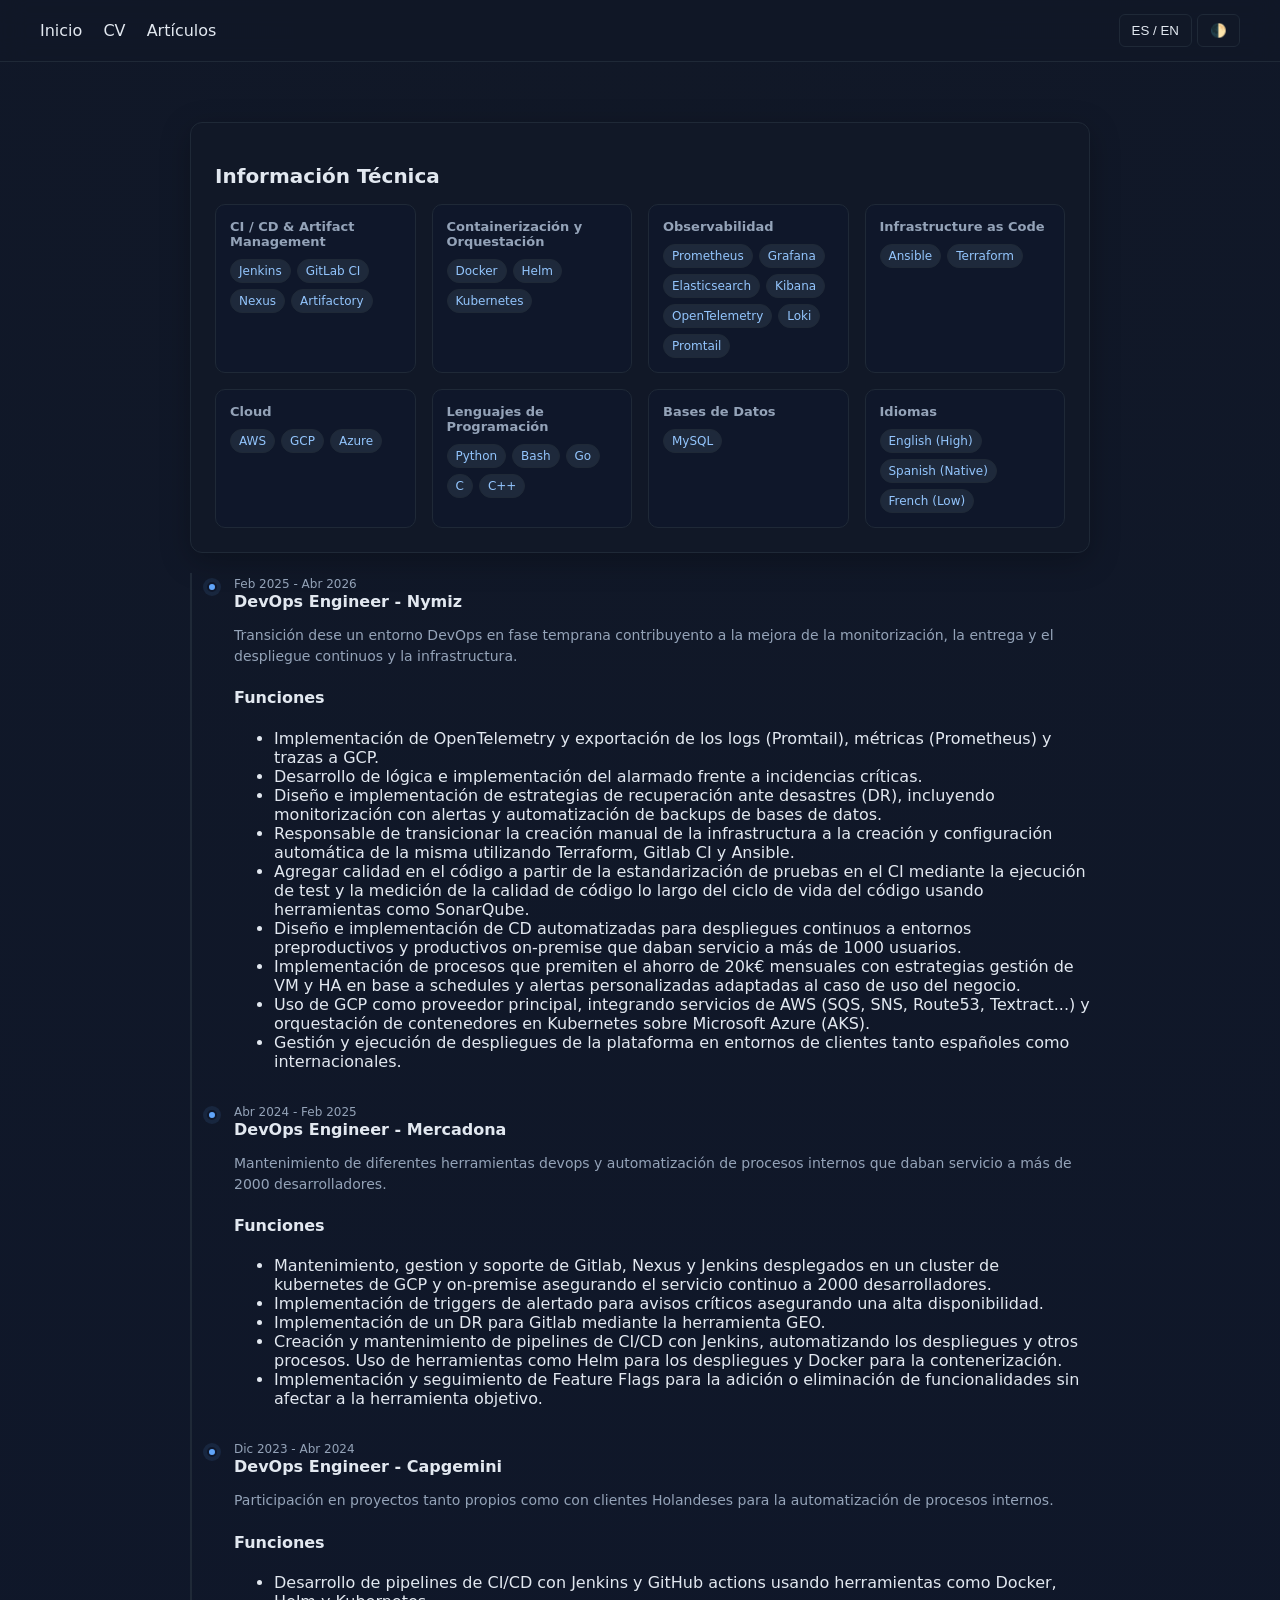
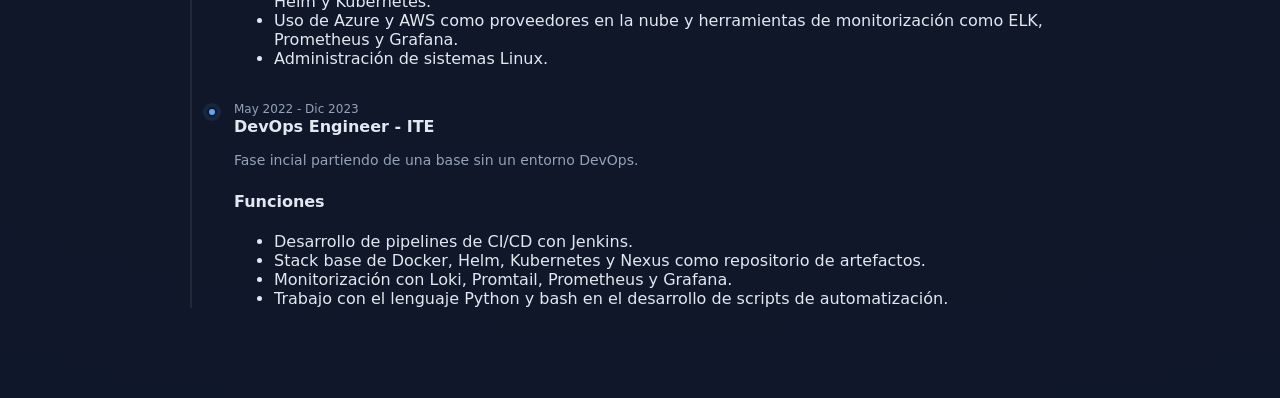
==== commit bb8b0b52: "Corregida la traduccion en el CV; Página de CV finalizada" ====
--- a/cv.html
+++ b/cv.html
@@ -10,7 +10,6 @@
 
 <body>
 
-    <!-- NAV -->
     <nav class="nav">
         <div class="nav-left">
             <a href="index.html" data-i18n="home">Inicio</a>
@@ -26,100 +25,65 @@
 
     <div class="container">
 
-        <!-- ================= TECH STACK ================= -->
+        <!-- STACK -->
         <div class="cv-card">
-
-            <h2 data-i18n="tech_info">Información Técnica</h2>
+            <h2 data-i18n="tech_info"></h2>
 
             <div class="stack-grid">
+                <div class="stack-column">
+                    <h4 data-i18n="ci_cd"></h4>
+                    <div class="tags"><span>Jenkins</span><span>GitLab
+                            CI</span><span>Nexus</span><span>Artifactory</span></div>
+                </div>
 
                 <div class="stack-column">
-                    <h4 data-i18n="ci_cd">CI / CD & Artifact Management</h4>
+                    <h4 data-i18n="containers"></h4>
+                    <div class="tags"><span>Docker</span><span>Helm</span><span>Kubernetes</span></div>
+                </div>
+
+                <div class="stack-column">
+                    <h4 data-i18n="observability"></h4>
                     <div class="tags">
-                        <span>Jenkins</span>
-                        <span>GitLab CI</span>
-                        <span>Nexus</span>
-                        <span>Artifactory</span>
+                        <span>Prometheus</span><span>Grafana</span><span>Elasticsearch</span>
+                        <span>Kibana</span><span>OpenTelemetry</span><span>Loki</span><span>Promtail</span>
                     </div>
                 </div>
 
                 <div class="stack-column">
-                    <h4 data-i18n="containers">Containerization & Orchestration</h4>
-                    <div class="tags">
-                        <span>Docker</span>
-                        <span>Helm</span>
-                        <span>Kubernetes</span>
+                    <h4 data-i18n="iac"></h4>
+                    <div class="tags"><span>Ansible</span><span>Terraform</span></div>
+                </div>
+
+                <div class="stack-column">
+                    <h4 data-i18n="cloud"></h4>
+                    <div class="tags"><span>AWS</span><span>GCP</span><span>Azure</span></div>
+                </div>
+
+                <div class="stack-column">
+                    <h4 data-i18n="languages"></h4>
+                    <div class="tags"><span>Python</span><span>Bash</span><span>Go</span><span>C</span><span>C++</span>
                     </div>
                 </div>
 
                 <div class="stack-column">
-                    <h4 data-i18n="observability">Observabilidad</h4>
-                    <div class="tags">
-                        <span>Prometheus</span>
-                        <span>Grafana</span>
-                        <span>Elasticsearch</span>
-                        <span>Kibana</span>
-                        <span>OpenTelemetry</span>
-                        <span>Loki</span>
-                        <span>Promtail</span>
-                    </div>
+                    <h4 data-i18n="databases"></h4>
+                    <div class="tags"><span>MySQL</span></div>
                 </div>
 
                 <div class="stack-column">
-                    <h4 data-i18n="iac">Infrastructure as Code</h4>
-                    <div class="tags">
-                        <span>Ansible</span>
-                        <span>Terraform</span>
+                    <h4 data-i18n="languages_spoken"></h4>
+                    <div class="tags"><span>English (High)</span><span>Spanish (Native)</span><span>French (Low)</span>
                     </div>
                 </div>
-
-                <div class="stack-column">
-                    <h4 data-i18n="cloud">Cloud</h4>
-                    <div class="tags">
-                        <span>AWS</span>
-                        <span>GCP</span>
-                        <span>Azure</span>
-                    </div>
-                </div>
-
-                <div class="stack-column">
-                    <h4 data-i18n="languages">Lenguajes</h4>
-                    <div class="tags">
-                        <span>Python</span>
-                        <span>Bash</span>
-                        <span>Go</span>
-                        <span>C</span>
-                        <span>C++</span>
-                    </div>
-                </div>
-
-                <div class="stack-column">
-                    <h4 data-i18n="databases">BBDD</h4>
-                    <div class="tags">
-                        <span>MySQL</span>
-                    </div>
-                </div>
-
-                <div class="stack-column">
-                    <h4 data-i18n="languages_spoken">Idiomas</h4>
-                    <div class="tags">
-                        <span>English (High)</span>
-                        <span>Spanish (Native)</span>
-                        <span>French (Low)</span>
-                    </div>
-                </div>
-
             </div>
-
         </div>
 
-        <!-- ================= TIMELINE ================= -->
+        <!-- TIMELINE -->
         <div class="timeline">
 
             <!-- NYMIZ -->
             <div class="item">
                 <span class="date">Feb 2025 - Abr 2026</span>
-
                 <h3>DevOps Engineer - Nymiz</h3>
 
                 <p class="summary" data-i18n="nymiz_summary"></p>
@@ -135,6 +99,7 @@
                         <li data-i18n="nymiz_6"></li>
                         <li data-i18n="nymiz_7"></li>
                         <li data-i18n="nymiz_8"></li>
+                        <li data-i18n="nymiz_9"></li>
                     </ul>
                 </div>
             </div>
@@ -142,7 +107,6 @@
             <!-- MERCADONA -->
             <div class="item">
                 <span class="date">Abr 2024 - Feb 2025</span>
-
                 <h3>DevOps Engineer - Mercadona</h3>
 
                 <p class="summary" data-i18n="mercadona_summary"></p>
@@ -162,7 +126,6 @@
             <!-- CAPGEMINI -->
             <div class="item">
                 <span class="date">Dic 2023 - Abr 2024</span>
-
                 <h3>DevOps Engineer - Capgemini</h3>
 
                 <p class="summary" data-i18n="capgemini_summary"></p>
@@ -173,7 +136,6 @@
                         <li data-i18n="capgemini_1"></li>
                         <li data-i18n="capgemini_2"></li>
                         <li data-i18n="capgemini_3"></li>
-                        <li data-i18n="capgemini_4"></li>
                     </ul>
                 </div>
             </div>
@@ -181,7 +143,6 @@
             <!-- ITE -->
             <div class="item">
                 <span class="date">May 2022 - Dic 2023</span>
-
                 <h3>DevOps Engineer - ITE</h3>
 
                 <p class="summary" data-i18n="ite_summary"></p>
